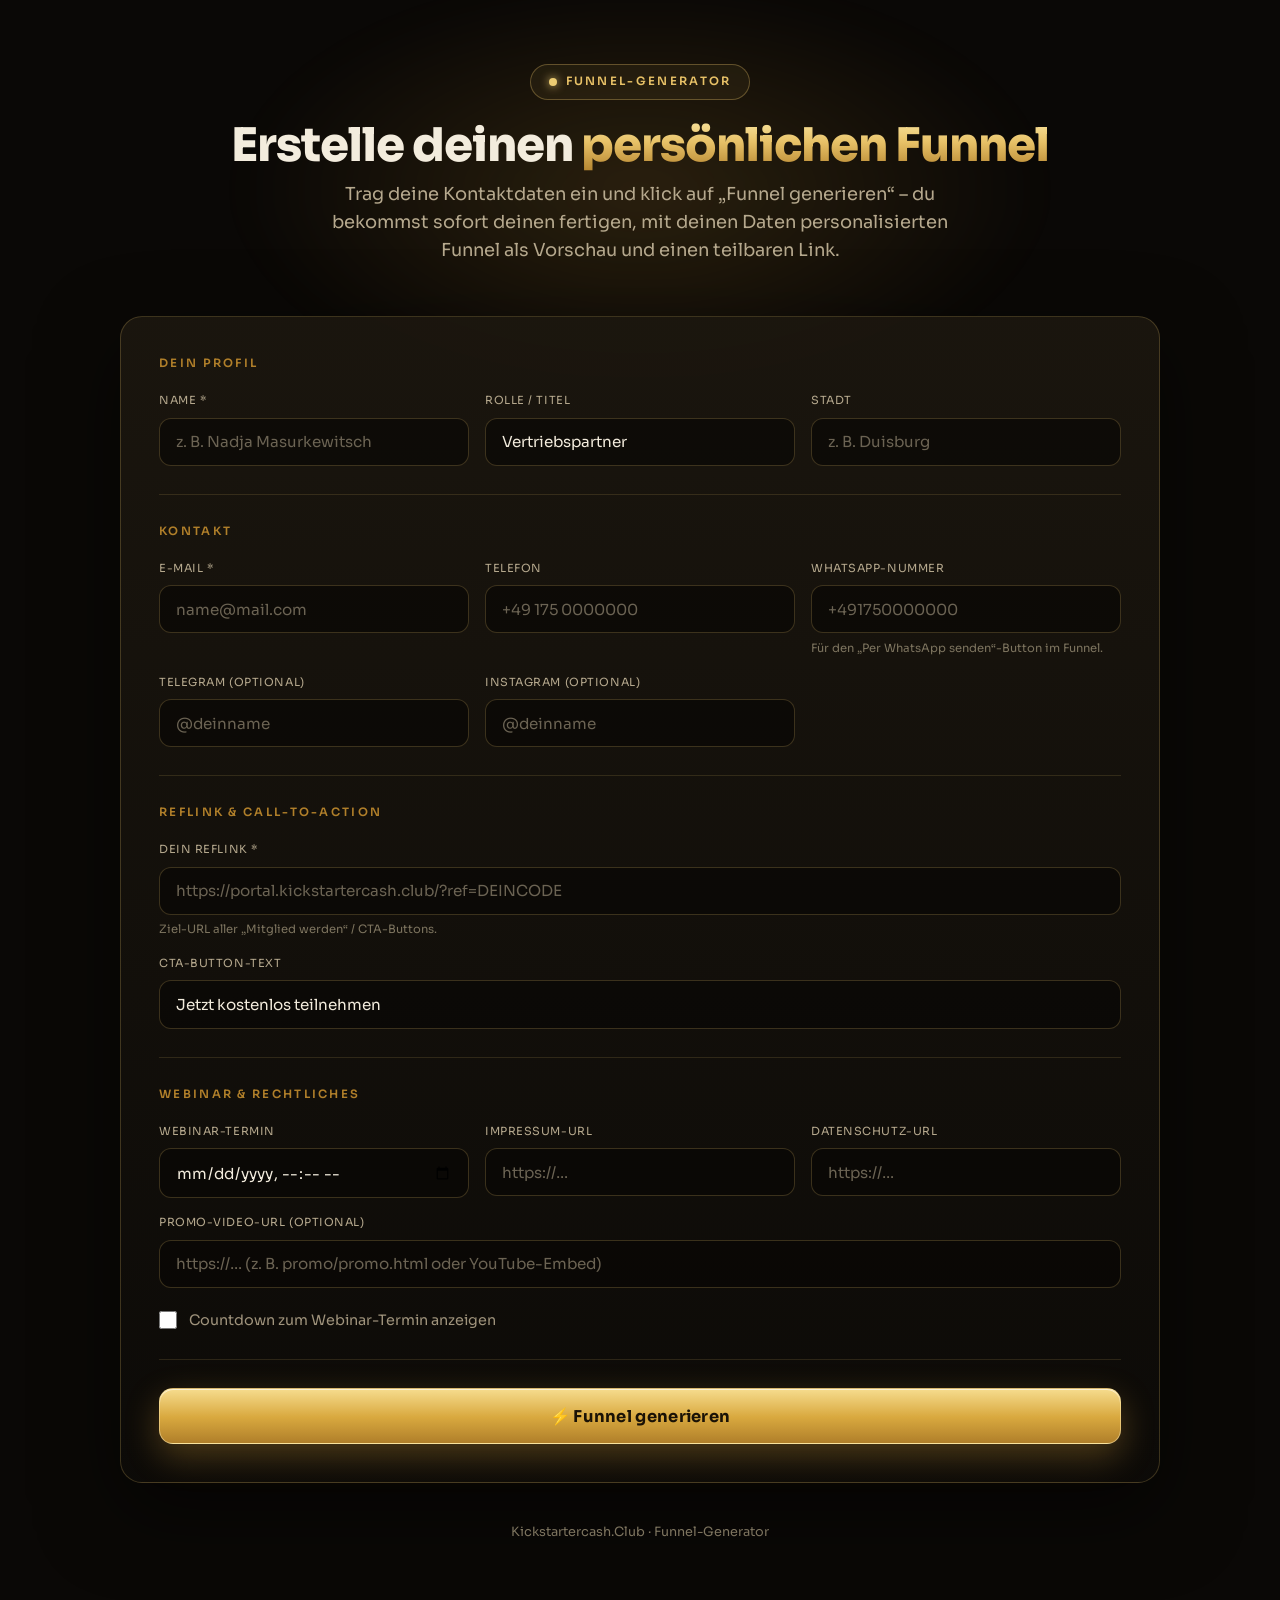
==== funnel-generator/index.html @ 05f7bd17 "Add Kickstartercash.Club funnel generator Add a homepage component where partners enter their own co" ====
<!DOCTYPE html>
<html lang="de">
<head>
  <meta charset="utf-8">
  <meta name="viewport" content="width=device-width, initial-scale=1">
  <title>Kickstartercash.Club – Funnel-Generator</title>
  <link rel="stylesheet" href="generator.css">
</head>
<body>
  <main class="gen-wrap">

    <div class="gen-head">
      <span class="gen-badge">Funnel-Generator</span>
      <h1 class="gen-title">Erstelle deinen <span class="accent">persönlichen Funnel</span></h1>
      <p class="gen-sub">
        Trag deine Kontaktdaten ein und klick auf „Funnel generieren“ – du bekommst
        sofort deinen fertigen, mit deinen Daten personalisierten Funnel als Vorschau
        und einen teilbaren Link.
      </p>
    </div>

    <div class="gen-card">
      <form id="gen-form" novalidate>

        <div class="gen-section-label">Dein Profil</div>
        <div class="gen-grid">
          <div class="gen-field">
            <label for="f-name">Name *</label>
            <input type="text" id="f-name" name="name" placeholder="z. B. Nadja Masurkewitsch" autocomplete="name" required>
          </div>
          <div class="gen-field">
            <label for="f-role">Rolle / Titel</label>
            <input type="text" id="f-role" name="role" placeholder="z. B. Vertriebspartner" value="Vertriebspartner">
          </div>
          <div class="gen-field">
            <label for="f-city">Stadt</label>
            <input type="text" id="f-city" name="city" placeholder="z. B. Duisburg">
          </div>
        </div>

        <div class="gen-divider"></div>

        <div class="gen-section-label">Kontakt</div>
        <div class="gen-grid">
          <div class="gen-field">
            <label for="f-email">E-Mail *</label>
            <input type="email" id="f-email" name="email" placeholder="name@mail.com" autocomplete="email" required>
          </div>
          <div class="gen-field">
            <label for="f-phone">Telefon</label>
            <input type="tel" id="f-phone" name="phone" placeholder="+49 175 0000000">
          </div>
          <div class="gen-field">
            <label for="f-wa">WhatsApp-Nummer</label>
            <input type="tel" id="f-wa" name="wa" placeholder="+491750000000">
            <span class="hint">Für den „Per WhatsApp senden“-Button im Funnel.</span>
          </div>
          <div class="gen-field">
            <label for="f-tg">Telegram (optional)</label>
            <input type="text" id="f-tg" name="tg" placeholder="@deinname">
          </div>
          <div class="gen-field">
            <label for="f-ig">Instagram (optional)</label>
            <input type="text" id="f-ig" name="ig" placeholder="@deinname">
          </div>
        </div>

        <div class="gen-divider"></div>

        <div class="gen-section-label">Reflink &amp; Call-to-Action</div>
        <div class="gen-grid">
          <div class="gen-field full">
            <label for="f-ref">Dein Reflink *</label>
            <input type="url" id="f-ref" name="ref" placeholder="https://portal.kickstartercash.club/?ref=DEINCODE" required>
            <span class="hint">Ziel-URL aller „Mitglied werden“ / CTA-Buttons.</span>
          </div>
          <div class="gen-field full">
            <label for="f-cta">CTA-Button-Text</label>
            <input type="text" id="f-cta" name="cta" placeholder="Jetzt kostenlos teilnehmen" value="Jetzt kostenlos teilnehmen">
          </div>
        </div>

        <div class="gen-divider"></div>

        <div class="gen-section-label">Webinar &amp; Rechtliches</div>
        <div class="gen-grid">
          <div class="gen-field">
            <label for="f-webinar">Webinar-Termin</label>
            <input type="datetime-local" id="f-webinar" name="webinar">
          </div>
          <div class="gen-field">
            <label for="f-impressum">Impressum-URL</label>
            <input type="url" id="f-impressum" name="impressum" placeholder="https://…">
          </div>
          <div class="gen-field">
            <label for="f-datenschutz">Datenschutz-URL</label>
            <input type="url" id="f-datenschutz" name="datenschutz" placeholder="https://…">
          </div>
          <div class="gen-field full">
            <label for="f-video">Promo-Video-URL (optional)</label>
            <input type="url" id="f-video" name="video" placeholder="https://… (z. B. promo/promo.html oder YouTube-Embed)">
          </div>
          <label class="gen-check">
            <input type="checkbox" id="f-countdown" name="countdown">
            <span>Countdown zum Webinar-Termin anzeigen</span>
          </label>
        </div>

        <div class="gen-divider"></div>

        <button type="submit" class="gen-btn">⚡ Funnel generieren</button>
        <div id="gen-error" class="gen-error" hidden></div>
      </form>
    </div>

    <section id="gen-result" class="gen-result" hidden>
      <div class="gen-card">
        <div class="gen-section-label">Fertig 🎉</div>
        <h2>Dein <span class="accent">persönlicher Funnel</span> ist bereit</h2>
        <p class="gen-sub" style="margin:0;text-align:left;">Teile diesen Link – oder öffne den Funnel in voller Größe.</p>

        <div class="gen-link-row">
          <input type="text" id="gen-link" readonly>
          <button type="button" id="gen-copy" class="gen-mini-btn solid">🔗 Link kopieren</button>
          <a id="gen-open" href="#" target="_blank" rel="noopener" class="gen-mini-btn ghost">In neuem Tab öffnen ↗</a>
        </div>
        <div id="gen-copied" class="gen-copied"></div>

        <iframe id="gen-preview" class="gen-preview-frame" title="Funnel-Vorschau"></iframe>
      </div>
    </section>

    <p class="gen-foot">Kickstartercash.Club · Funnel-Generator</p>
  </main>

  <script src="generator.js"></script>
</body>
</html>
---- funnel-generator/generator.css ----
/* =========================================================
   Kickstartercash.Club – Funnel-Generator (UI)
   Partner tragen ihre Kontaktdaten ein und erzeugen ihren
   personalisierten Funnel. Look im Funnel-Design (Schwarz-Gold).
   ========================================================= */

@import url('https://fonts.googleapis.com/css2?family=Cormorant+Garamond:ital,wght@0,600;1,500&family=Sora:wght@300;400;500;600;700;800&display=swap');

:root {
  --bg: #0a0806;
  --card-top: rgba(28, 23, 15, 0.92);
  --card-bottom: rgba(13, 11, 8, 0.95);
  --border: rgba(233, 197, 106, 0.22);
  --gold: #ebcb72;
  --gold-soft: #e7c167;
  --gold-deep: #b07f2a;
  --grad: linear-gradient(180deg, #f6dc8e 0%, #d9a93f 52%, #b07f2a 100%);
  --grad-text: linear-gradient(180deg, #fbe9a6, #e7c167 45%, #b07f2a);
  --ink: #1a1206;
  --text: #f3ecdd;
  --muted: #b6a98e;
  --muted-2: #9f937c;
  --faint: #7d745f;
  --input-bg: rgba(8, 6, 4, 0.6);
}

* { margin: 0; padding: 0; box-sizing: border-box; }

body {
  background: var(--bg);
  color: var(--text);
  font-family: "Sora", system-ui, -apple-system, sans-serif;
  line-height: 1.55;
  min-height: 100vh;
}

::selection { background: rgba(233, 197, 106, 0.3); color: #fff; }

.gen-wrap {
  position: relative;
  max-width: 1120px;
  margin: 0 auto;
  padding: clamp(28px, 5vw, 64px) clamp(16px, 4vw, 40px) 80px;
}

/* dezenter Gold-Glow oben */
.gen-wrap::before {
  content: "";
  position: absolute;
  top: -40px;
  left: 50%;
  width: min(900px, 110vw);
  height: 460px;
  transform: translateX(-50%);
  background: radial-gradient(ellipse at center, rgba(216, 160, 55, 0.16), transparent 64%);
  filter: blur(18px);
  pointer-events: none;
  z-index: 0;
}

.gen-wrap > * { position: relative; z-index: 1; }

/* ---- Header ---- */
.gen-head { text-align: center; margin-bottom: clamp(32px, 5vw, 52px); }

.gen-badge {
  display: inline-flex;
  align-items: center;
  gap: 9px;
  font-size: 0.72rem;
  font-weight: 600;
  letter-spacing: 0.2em;
  text-transform: uppercase;
  color: var(--gold-soft);
  background: rgba(233, 197, 106, 0.06);
  border: 1px solid rgba(233, 197, 106, 0.32);
  padding: 0.5rem 1.1rem;
  border-radius: 999px;
  margin-bottom: 1.3rem;
}

.gen-badge::before {
  content: "";
  width: 8px; height: 8px; border-radius: 50%;
  background: var(--gold);
  box-shadow: 0 0 10px var(--gold);
  animation: gen-live 1.4s ease-in-out infinite;
}

.gen-title {
  font-weight: 800;
  font-size: clamp(1.9rem, 5vw, 2.9rem);
  line-height: 1.06;
  letter-spacing: -1px;
  margin-bottom: 0.7rem;
}

.gen-title .accent {
  background: var(--grad-text);
  -webkit-background-clip: text; background-clip: text;
  -webkit-text-fill-color: transparent; color: transparent;
}

.gen-sub { color: var(--muted); font-size: clamp(1rem, 2vw, 1.12rem); max-width: 640px; margin: 0 auto; }

/* ---- Karte ---- */
.gen-card {
  background: linear-gradient(180deg, var(--card-top), var(--card-bottom));
  border: 1px solid var(--border);
  border-radius: 22px;
  box-shadow: 0 28px 80px rgba(0, 0, 0, 0.5);
  padding: clamp(22px, 4vw, 38px);
}

.gen-section-label {
  font-size: 0.72rem;
  letter-spacing: 0.2em;
  text-transform: uppercase;
  color: var(--gold-deep);
  font-weight: 600;
  margin-bottom: 1.2rem;
}

.gen-grid {
  display: grid;
  grid-template-columns: repeat(auto-fit, minmax(230px, 1fr));
  gap: 16px;
}

.gen-field { display: flex; flex-direction: column; }
.gen-field.full { grid-column: 1 / -1; }

.gen-field label {
  font-size: 0.7rem;
  letter-spacing: 0.05em;
  text-transform: uppercase;
  color: var(--muted);
  margin-bottom: 0.5rem;
}

.gen-field input[type="text"],
.gen-field input[type="email"],
.gen-field input[type="tel"],
.gen-field input[type="url"],
.gen-field input[type="datetime-local"] {
  width: 100%;
  padding: 0.85rem 1rem;
  background: var(--input-bg);
  border: 1px solid var(--border);
  border-radius: 12px;
  color: var(--text);
  font-family: "Sora", sans-serif;
  font-size: 0.95rem;
  transition: border-color 0.2s ease, box-shadow 0.2s ease;
}

.gen-field input::placeholder { color: #6b6353; }

.gen-field input:focus {
  outline: none;
  border-color: var(--gold);
  box-shadow: 0 0 0 3px rgba(233, 197, 106, 0.12);
}

.gen-field .hint { font-size: 0.72rem; color: var(--faint); margin-top: 0.4rem; }

.gen-check {
  grid-column: 1 / -1;
  display: flex;
  gap: 0.75rem;
  align-items: center;
  font-size: 0.9rem;
  color: var(--muted-2);
  cursor: pointer;
  padding-top: 0.3rem;
}

.gen-check input { width: 1.15rem; height: 1.15rem; accent-color: var(--gold-deep); flex: none; }

.gen-divider { height: 1px; background: rgba(233, 197, 106, 0.14); margin: 1.75rem 0; }

/* ---- Button ---- */
.gen-btn {
  display: inline-flex;
  align-items: center;
  justify-content: center;
  gap: 0.5rem;
  width: 100%;
  padding: 1.05rem 1.5rem;
  font-family: "Sora", sans-serif;
  font-weight: 700;
  font-size: 1.02rem;
  letter-spacing: 0.3px;
  color: var(--ink);
  background: var(--grad);
  border: 1px solid rgba(255, 236, 176, 0.5);
  border-radius: 14px;
  cursor: pointer;
  box-shadow: 0 12px 34px rgba(216, 160, 55, 0.32), inset 0 1px 0 rgba(255, 255, 255, 0.6);
  animation: gen-glow 2.8s ease-in-out infinite;
  transition: transform 0.25s ease;
}

.gen-btn:hover { transform: translateY(-2px); }
.gen-btn:active { transform: translateY(0); }

.gen-error {
  margin-top: 1rem;
  padding: 12px 16px;
  border-radius: 12px;
  background: rgba(180, 60, 40, 0.14);
  border: 1px solid rgba(220, 90, 70, 0.4);
  color: #f0b9ad;
  font-size: 0.9rem;
}

/* ---- Ergebnis ---- */
.gen-result { margin-top: clamp(24px, 4vw, 40px); }

.gen-result h2 {
  font-size: clamp(1.4rem, 3vw, 1.9rem);
  font-weight: 800;
  margin-bottom: 0.4rem;
}
.gen-result h2 .accent {
  background: var(--grad-text);
  -webkit-background-clip: text; background-clip: text;
  -webkit-text-fill-color: transparent; color: transparent;
}

.gen-link-row {
  display: flex;
  gap: 10px;
  flex-wrap: wrap;
  margin: 1.1rem 0 0.4rem;
}

.gen-link-row input {
  flex: 1 1 320px;
  padding: 0.85rem 1rem;
  background: var(--input-bg);
  border: 1px solid var(--border);
  border-radius: 12px;
  color: var(--gold);
  font-family: "Sora", sans-serif;
  font-size: 0.85rem;
}

.gen-mini-btn {
  display: inline-flex;
  align-items: center;
  gap: 8px;
  padding: 0.85rem 1.3rem;
  border-radius: 12px;
  font-family: "Sora", sans-serif;
  font-weight: 700;
  font-size: 0.9rem;
  cursor: pointer;
  text-decoration: none;
  white-space: nowrap;
}

.gen-mini-btn.solid {
  color: var(--ink);
  background: var(--grad);
  border: 1px solid rgba(255, 236, 176, 0.5);
}

.gen-mini-btn.ghost {
  color: var(--gold);
  background: transparent;
  border: 1px solid rgba(233, 197, 106, 0.4);
  transition: background 0.2s ease, border-color 0.2s ease;
}
.gen-mini-btn.ghost:hover { background: rgba(233, 197, 106, 0.08); border-color: rgba(233, 197, 106, 0.7); }

.gen-copied { font-size: 0.78rem; color: var(--gold-soft); min-height: 1rem; margin-bottom: 0.6rem; }

.gen-preview-frame {
  width: 100%;
  height: 70vh;
  min-height: 520px;
  border: 1px solid var(--border);
  border-radius: 18px;
  background: #0a0806;
  box-shadow: 0 28px 80px rgba(0, 0, 0, 0.5);
  margin-top: 0.8rem;
}

.gen-foot {
  text-align: center;
  margin-top: 40px;
  font-size: 0.8rem;
  color: var(--faint);
}

[hidden] { display: none !important; }

@keyframes gen-live { 0%,100%{opacity:1;transform:scale(1)} 50%{opacity:.35;transform:scale(.78)} }
@keyframes gen-glow {
  0%,100% { box-shadow: 0 12px 34px rgba(216,160,55,.34), inset 0 1px 0 rgba(255,255,255,.6); }
  50%     { box-shadow: 0 14px 50px rgba(233,197,106,.6), inset 0 1px 0 rgba(255,255,255,.6); }
}

@media (prefers-reduced-motion: reduce) {
  .gen-btn, .gen-badge::before { animation: none !important; }
}
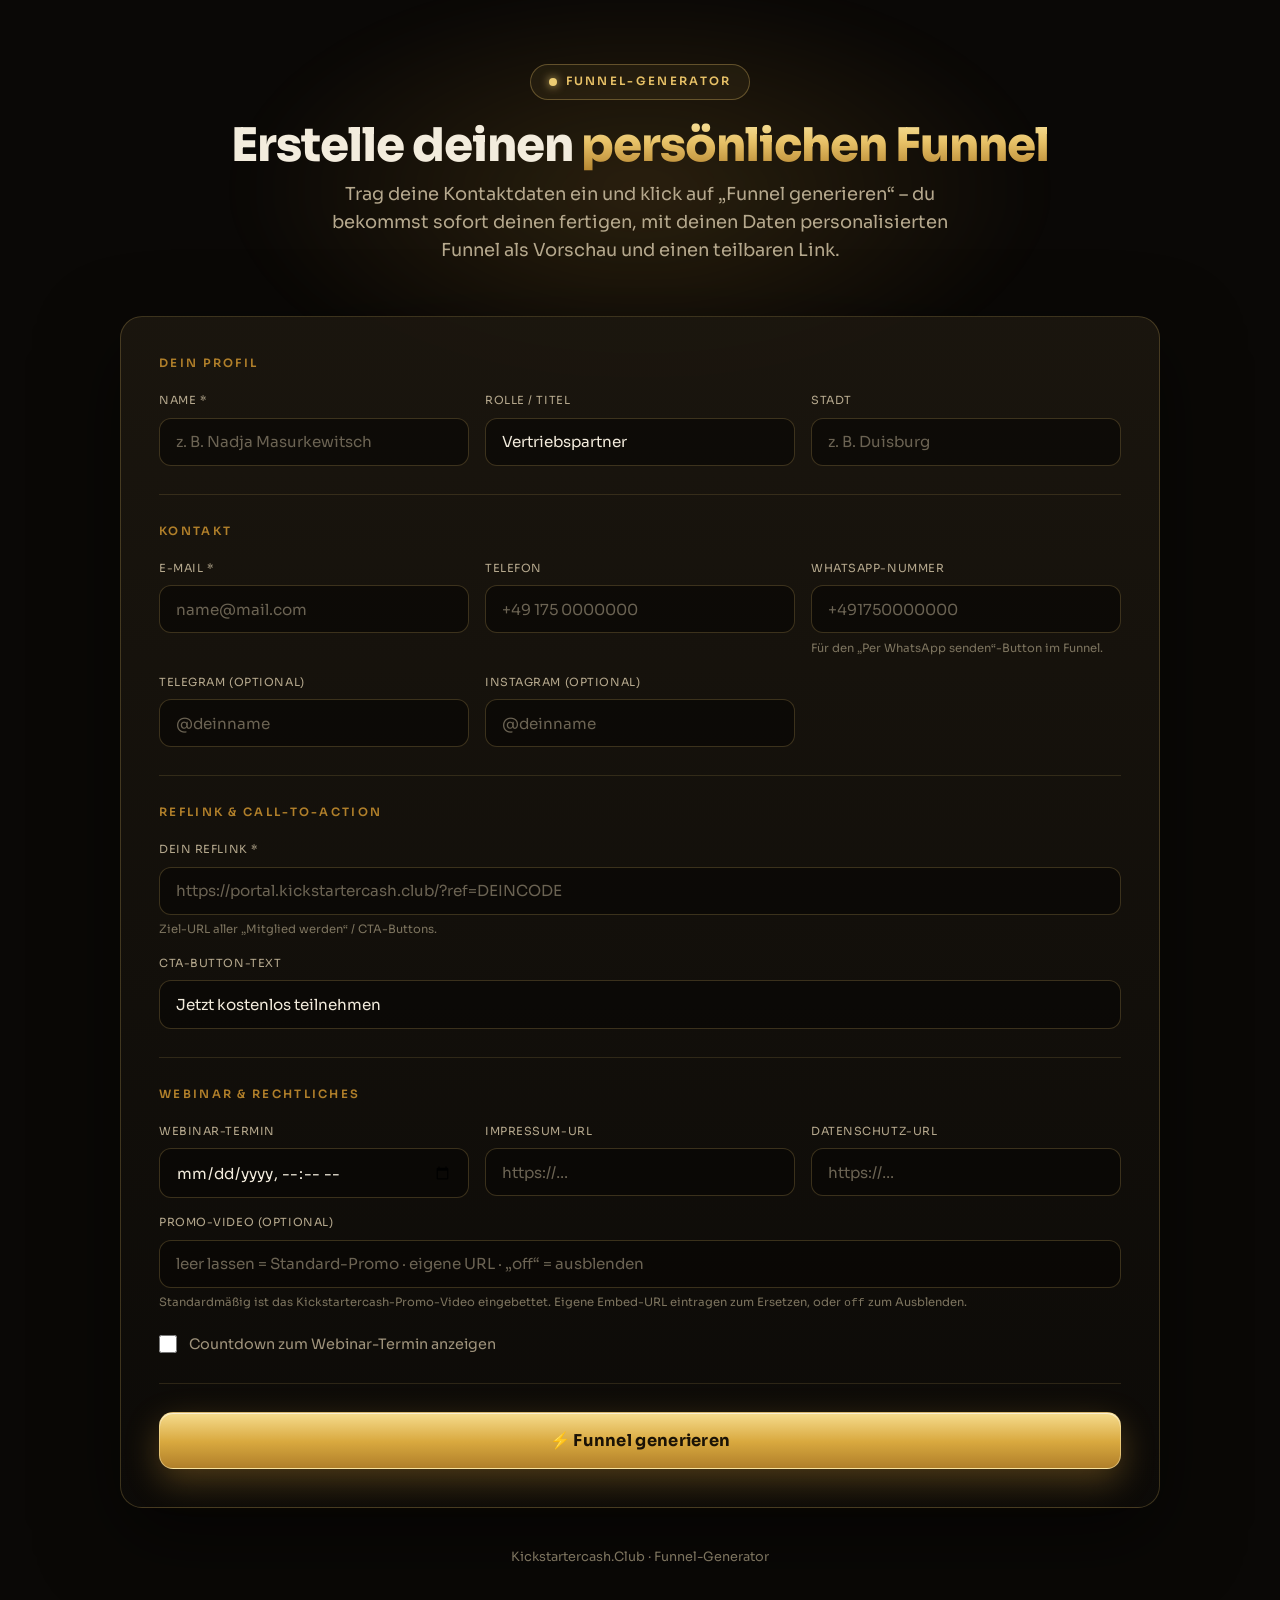
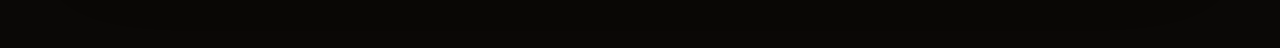
==== commit 62b4672b: "Embed promo video in funnel by default Include the Kickstartercash.Club promo (animated presentation" ====
--- a/funnel-generator/index.html
+++ b/funnel-generator/index.html
@@ -97,8 +97,9 @@
             <input type="url" id="f-datenschutz" name="datenschutz" placeholder="https://…">
           </div>
           <div class="gen-field full">
-            <label for="f-video">Promo-Video-URL (optional)</label>
-            <input type="url" id="f-video" name="video" placeholder="https://… (z. B. promo/promo.html oder YouTube-Embed)">
+            <label for="f-video">Promo-Video (optional)</label>
+            <input type="text" id="f-video" name="video" placeholder="leer lassen = Standard-Promo · eigene URL · „off“ = ausblenden">
+            <span class="hint">Standardmäßig ist das Kickstartercash-Promo-Video eingebettet. Eigene Embed-URL eintragen zum Ersetzen, oder <code>off</code> zum Ausblenden.</span>
           </div>
           <label class="gen-check">
             <input type="checkbox" id="f-countdown" name="countdown">
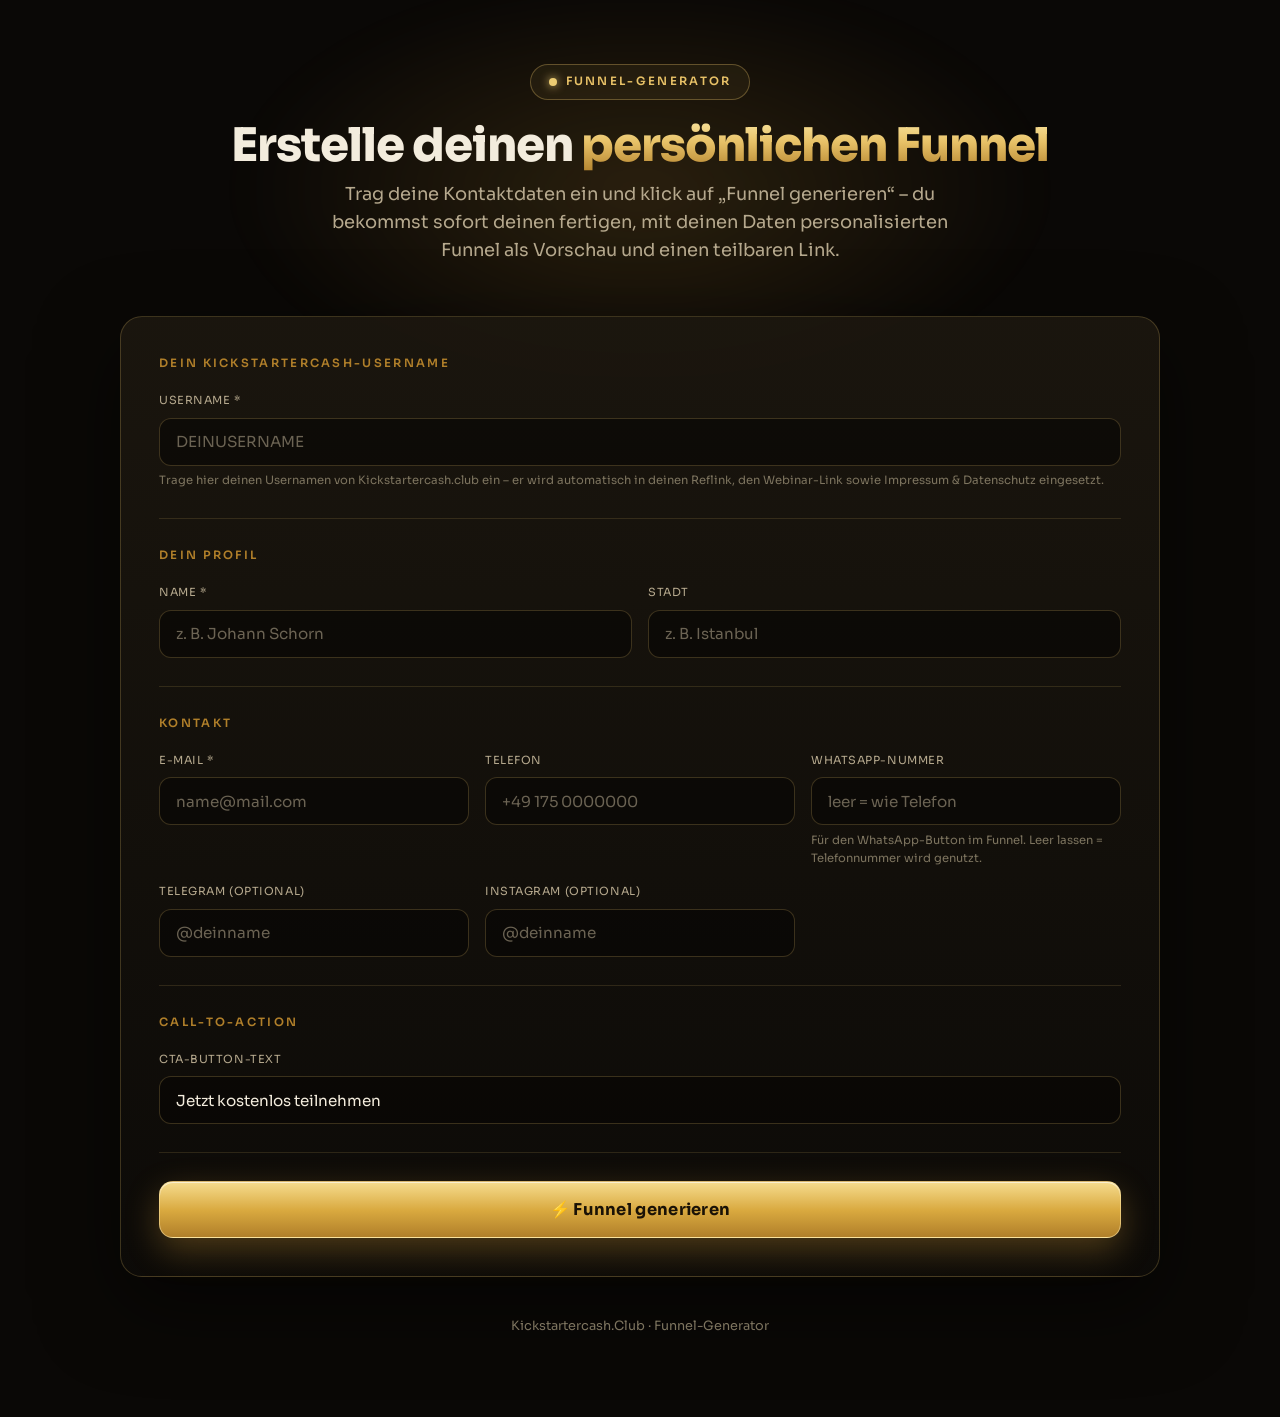
==== commit 23f403cc: "Rework generator around username; fix links, drop countdown and lead form Partners now enter only th" ====
--- a/funnel-generator/index.html
+++ b/funnel-generator/index.html
@@ -22,19 +22,31 @@
     <div class="gen-card">
       <form id="gen-form" novalidate>
 
+        <div class="gen-section-label">Dein Kickstartercash-Username</div>
+        <div class="gen-grid">
+          <div class="gen-field full">
+            <label for="f-user">Username *</label>
+            <input type="text" id="f-user" name="user" placeholder="DEINUSERNAME" autocomplete="username" required>
+            <span class="hint">Trage hier deinen Usernamen von Kickstartercash.club ein – er wird automatisch
+            in deinen Reflink, den Webinar-Link sowie Impressum &amp; Datenschutz eingesetzt.</span>
+            <div id="gen-linkpreview" class="gen-linkpreview" hidden>
+              <div>→ Reflink: <code id="lp-ref"></code></div>
+              <div>→ Webinar: <code id="lp-web"></code></div>
+            </div>
+          </div>
+        </div>
+
+        <div class="gen-divider"></div>
+
         <div class="gen-section-label">Dein Profil</div>
         <div class="gen-grid">
           <div class="gen-field">
             <label for="f-name">Name *</label>
-            <input type="text" id="f-name" name="name" placeholder="z. B. Nadja Masurkewitsch" autocomplete="name" required>
-          </div>
-          <div class="gen-field">
-            <label for="f-role">Rolle / Titel</label>
-            <input type="text" id="f-role" name="role" placeholder="z. B. Vertriebspartner" value="Vertriebspartner">
+            <input type="text" id="f-name" name="name" placeholder="z. B. Johann Schorn" autocomplete="name" required>
           </div>
           <div class="gen-field">
             <label for="f-city">Stadt</label>
-            <input type="text" id="f-city" name="city" placeholder="z. B. Duisburg">
+            <input type="text" id="f-city" name="city" placeholder="z. B. Istanbul">
           </div>
         </div>
 
@@ -52,8 +64,8 @@
           </div>
           <div class="gen-field">
             <label for="f-wa">WhatsApp-Nummer</label>
-            <input type="tel" id="f-wa" name="wa" placeholder="+491750000000">
-            <span class="hint">Für den „Per WhatsApp senden“-Button im Funnel.</span>
+            <input type="tel" id="f-wa" name="wa" placeholder="leer = wie Telefon">
+            <span class="hint">Für den WhatsApp-Button im Funnel. Leer lassen = Telefonnummer wird genutzt.</span>
           </div>
           <div class="gen-field">
             <label for="f-tg">Telegram (optional)</label>
@@ -67,44 +79,12 @@
 
         <div class="gen-divider"></div>
 
-        <div class="gen-section-label">Reflink &amp; Call-to-Action</div>
+        <div class="gen-section-label">Call-to-Action</div>
         <div class="gen-grid">
-          <div class="gen-field full">
-            <label for="f-ref">Dein Reflink *</label>
-            <input type="url" id="f-ref" name="ref" placeholder="https://portal.kickstartercash.club/?ref=DEINCODE" required>
-            <span class="hint">Ziel-URL aller „Mitglied werden“ / CTA-Buttons.</span>
-          </div>
           <div class="gen-field full">
             <label for="f-cta">CTA-Button-Text</label>
             <input type="text" id="f-cta" name="cta" placeholder="Jetzt kostenlos teilnehmen" value="Jetzt kostenlos teilnehmen">
           </div>
-        </div>
-
-        <div class="gen-divider"></div>
-
-        <div class="gen-section-label">Webinar &amp; Rechtliches</div>
-        <div class="gen-grid">
-          <div class="gen-field">
-            <label for="f-webinar">Webinar-Termin</label>
-            <input type="datetime-local" id="f-webinar" name="webinar">
-          </div>
-          <div class="gen-field">
-            <label for="f-impressum">Impressum-URL</label>
-            <input type="url" id="f-impressum" name="impressum" placeholder="https://…">
-          </div>
-          <div class="gen-field">
-            <label for="f-datenschutz">Datenschutz-URL</label>
-            <input type="url" id="f-datenschutz" name="datenschutz" placeholder="https://…">
-          </div>
-          <div class="gen-field full">
-            <label for="f-video">Promo-Video (optional)</label>
-            <input type="text" id="f-video" name="video" placeholder="leer lassen = Standard-Promo · eigene URL · „off“ = ausblenden">
-            <span class="hint">Standardmäßig ist das Kickstartercash-Promo-Video eingebettet. Eigene Embed-URL eintragen zum Ersetzen, oder <code>off</code> zum Ausblenden.</span>
-          </div>
-          <label class="gen-check">
-            <input type="checkbox" id="f-countdown" name="countdown">
-            <span>Countdown zum Webinar-Termin anzeigen</span>
-          </label>
         </div>
 
         <div class="gen-divider"></div>
--- a/funnel-generator/generator.css
+++ b/funnel-generator/generator.css
@@ -163,6 +163,24 @@
 }
 
 .gen-field .hint { font-size: 0.72rem; color: var(--faint); margin-top: 0.4rem; }
+
+/* Live-Vorschau der aus dem Username gebauten Links */
+.gen-linkpreview {
+  margin-top: 0.7rem;
+  padding: 0.7rem 0.9rem;
+  border-radius: 10px;
+  background: rgba(233, 197, 106, 0.05);
+  border: 1px dashed rgba(233, 197, 106, 0.3);
+  font-size: 0.74rem;
+  color: var(--muted-2);
+  display: flex;
+  flex-direction: column;
+  gap: 0.3rem;
+  animation: gen-fadein 0.3s ease;
+  overflow-wrap: anywhere;
+}
+
+.gen-linkpreview code { color: var(--gold-soft); font-family: ui-monospace, monospace; font-size: 0.72rem; }
 
 .gen-check {
   grid-column: 1 / -1;
@@ -201,8 +219,8 @@
   transition: transform 0.25s ease;
 }
 
-.gen-btn:hover { transform: translateY(-2px); }
-.gen-btn:active { transform: translateY(0); }
+.gen-btn:hover { transform: translateY(-2px); filter: brightness(1.06); }
+.gen-btn:active { transform: translateY(0) scale(0.985); }
 
 .gen-error {
   margin-top: 1rem;
@@ -275,6 +293,17 @@
 .gen-mini-btn.ghost:hover { background: rgba(233, 197, 106, 0.08); border-color: rgba(233, 197, 106, 0.7); }
 
 .gen-copied { font-size: 0.78rem; color: var(--gold-soft); min-height: 1rem; margin-bottom: 0.6rem; }
+.gen-copied.pop { animation: gen-pop 0.35s cubic-bezier(0.2, 0.9, 0.3, 1.4); }
+
+@keyframes gen-pop {
+  0%   { transform: scale(0.8); opacity: 0; }
+  100% { transform: scale(1); opacity: 1; }
+}
+
+@keyframes gen-fadein {
+  from { opacity: 0; transform: translateY(-4px); }
+  to   { opacity: 1; transform: translateY(0); }
+}
 
 .gen-preview-frame {
   width: 100%;
@@ -303,5 +332,16 @@
 }
 
 @media (prefers-reduced-motion: reduce) {
-  .gen-btn, .gen-badge::before { animation: none !important; }
-}
+  .gen-btn, .gen-badge::before, .gen-copied.pop, .gen-linkpreview { animation: none !important; }
+}
+
+/* ---- Mobile-Feinschliff ---- */
+@media (max-width: 560px) {
+  .gen-wrap { padding-left: 12px; padding-right: 12px; }
+  .gen-card { padding: 18px 14px; border-radius: 16px; }
+  .gen-grid { grid-template-columns: 1fr; }
+  .gen-link-row { flex-direction: column; }
+  .gen-link-row input { flex: 1 1 auto; }
+  .gen-mini-btn { justify-content: center; }
+  .gen-preview-frame { height: 60vh; min-height: 420px; }
+}
